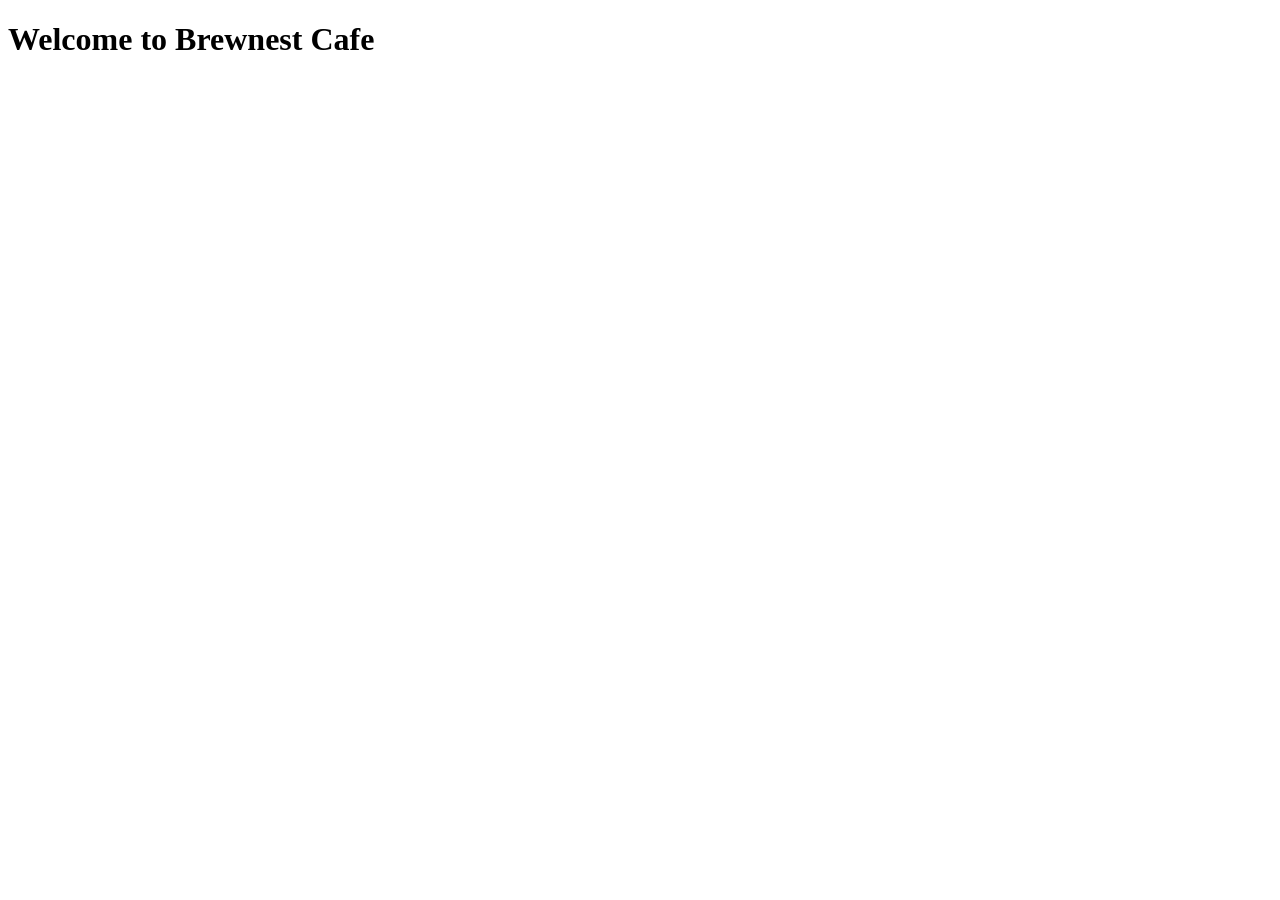
==== pages/index.html @ 3bc999c5 "Renaming files" ====
<!DOCTYPE html>
<html lang="en">
<head>
    <meta charset="UTF-8">
    <meta name="viewport" content="width=device-width, initial-scale=1.0">
    <link rel="stylesheet" href="css/">
    <title>Home</title>
</head>
<body>
    <h1>Welcome to Brewnest Cafe</h1>


</body>
</html>
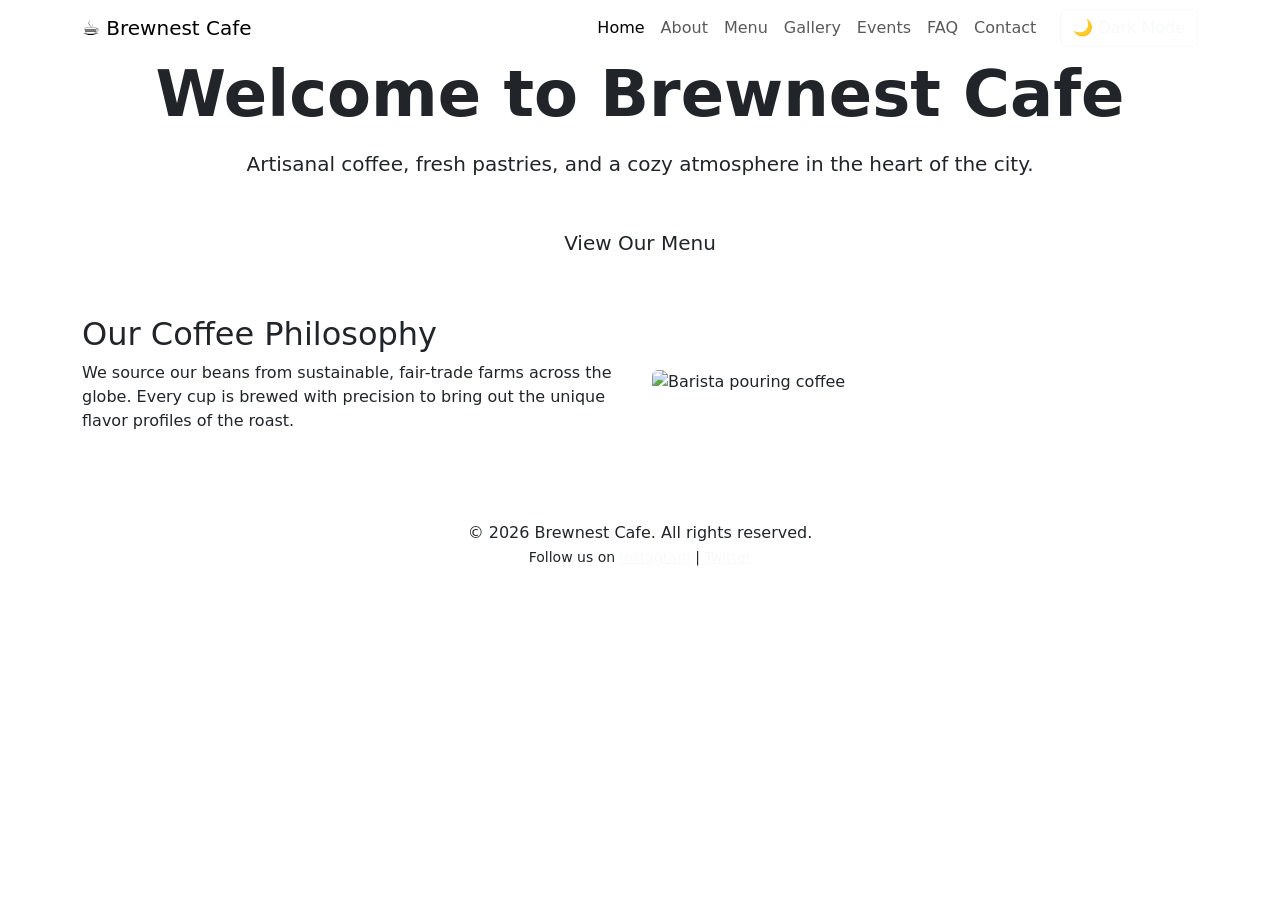
==== commit 5ed9af19: "Home Page Code" ====
--- a/pages/index.html
+++ b/pages/index.html
@@ -3,12 +3,67 @@
 <head>
     <meta charset="UTF-8">
     <meta name="viewport" content="width=device-width, initial-scale=1.0">
-    <link rel="stylesheet" href="css/">
-    <title>Home</title>
+    <title>Brewnest Cafe | Home</title>
+    <!-- Bootstrap 5 CSS -->
+    <link href="https://cdn.jsdelivr.net/npm/bootstrap@5.3.0/dist/css/bootstrap.min.css" rel="stylesheet">
+    <link rel="stylesheet" href="css/style.css">
 </head>
 <body>
-    <h1>Welcome to Brewnest Cafe</h1>
+    <!-- Consistent Navigation -->
+    <nav class="navbar navbar-expand-lg sticky-top">
+        <div class="container">
+            <a class="navbar-brand" href="index.html">☕ Brewnest Cafe</a>
+            <button class="navbar-toggler bg-light" type="button" data-bs-toggle="collapse" data-bs-target="#navbarNav">
+                <span class="navbar-toggler-icon"></span>
+            </button>
+            <div class="collapse navbar-collapse" id="navbarNav">
+                <ul class="navbar-nav ms-auto">
+                    <li class="nav-item"><a class="nav-link active" href="index.html">Home</a></li>
+                    <li class="nav-item"><a class="nav-link" href="about.html">About</a></li>
+                    <li class="nav-item"><a class="nav-link" href="menu.html">Menu</a></li>
+                    <li class="nav-item"><a class="nav-link" href="gallery.html">Gallery</a></li>
+                    <li class="nav-item"><a class="nav-link" href="events.html">Events</a></li>
+                    <li class="nav-item"><a class="nav-link" href="faq.html">FAQ</a></li>
+                    <li class="nav-item"><a class="nav-link" href="contact.html">Contact</a></li>
+                </ul>
+                <button id="theme-toggle" class="btn btn-outline-light ms-3">🌙 Dark Mode</button>
+            </div>
+        </div>
+    </nav>
 
+    <!-- Main Content -->
+    <main>
+        <header class="hero-section text-center">
+            <div class="container">
+                <h1 class="display-3 fw-bold">Welcome to Brewnest Cafe</h1>
+                <p class="lead mt-3">Artisanal coffee, fresh pastries, and a cozy atmosphere in the heart of the city.</p>
+                <a href="menu.html" class="btn btn-custom btn-lg mt-4">View Our Menu</a>
+            </div>
+        </header>
 
+        <section class="container my-5">
+            <div class="row align-items-center">
+                <div class="col-md-6 mb-4 mb-md-0">
+                    <h2>Our Coffee Philosophy</h2>
+                    <p>We source our beans from sustainable, fair-trade farms across the globe. Every cup is brewed with precision to bring out the unique flavor profiles of the roast.</p>
+                </div>
+                <div class="col-md-6">
+                    <img src="https://images.unsplash.com/photo-1511920170033-f8396924c348?ixlib=rb-1.2.1&auto=format&fit=crop&w=800&q=80" class="img-fluid rounded" alt="Barista pouring coffee">
+                </div>
+            </div>
+        </section>
+    </main>
+
+    <!-- Consistent Footer -->
+    <footer class="text-center py-4 mt-auto">
+        <div class="container">
+            <p class="mb-0">&copy; 2026 Brewnest Cafe. All rights reserved.</p>
+            <small>Follow us on <a href="#" class="text-light">Instagram</a> | <a href="#" class="text-light">Twitter</a></small>
+        </div>
+    </footer>
+
+    <!-- Bootstrap & Custom JS -->
+    <script src="https://cdn.jsdelivr.net/npm/bootstrap@5.3.0/dist/js/bootstrap.bundle.min.js"></script>
+    <script src="js/script.js"></script>
 </body>
 </html>
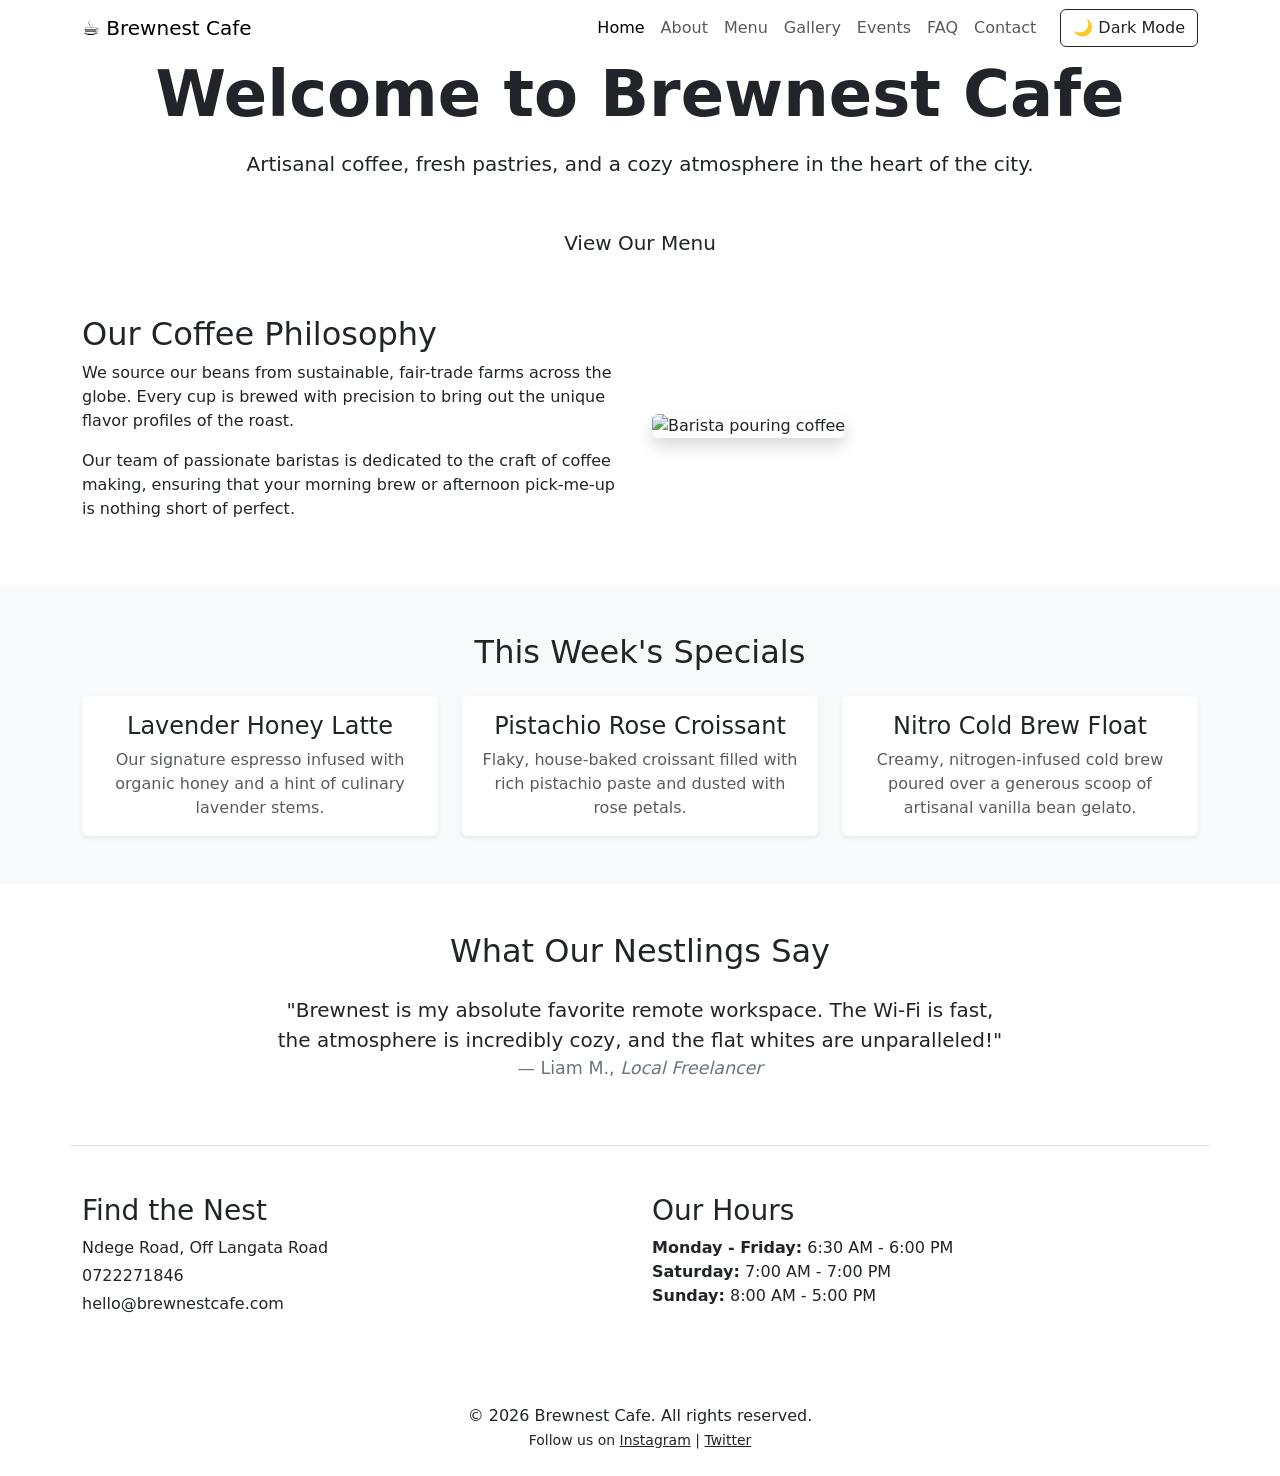
==== commit 35c67ed5: "Addition of information on Home Page" ====
--- a/pages/index.html
+++ b/pages/index.html
@@ -26,13 +26,14 @@
                     <li class="nav-item"><a class="nav-link" href="faq.html">FAQ</a></li>
                     <li class="nav-item"><a class="nav-link" href="contact.html">Contact</a></li>
                 </ul>
-                <button id="theme-toggle" class="btn btn-outline-light ms-3">🌙 Dark Mode</button>
+                <button id="theme-toggle" class="btn btn-outline-dark ms-3">🌙 Dark Mode</button>
             </div>
         </div>
     </nav>
 
     <!-- Main Content -->
     <main>
+        <!-- Hero Section -->
         <header class="hero-section text-center">
             <div class="container">
                 <h1 class="display-3 fw-bold">Welcome to Brewnest Cafe</h1>
@@ -41,14 +42,88 @@
             </div>
         </header>
 
+        <!-- Our Philosophy Section -->
         <section class="container my-5">
             <div class="row align-items-center">
                 <div class="col-md-6 mb-4 mb-md-0">
                     <h2>Our Coffee Philosophy</h2>
                     <p>We source our beans from sustainable, fair-trade farms across the globe. Every cup is brewed with precision to bring out the unique flavor profiles of the roast.</p>
+                    <p>Our team of passionate baristas is dedicated to the craft of coffee making, ensuring that your morning brew or afternoon pick-me-up is nothing short of perfect.</p>
                 </div>
                 <div class="col-md-6">
-                    <img src="https://images.unsplash.com/photo-1511920170033-f8396924c348?ixlib=rb-1.2.1&auto=format&fit=crop&w=800&q=80" class="img-fluid rounded" alt="Barista pouring coffee">
+                    <img src="https://images.unsplash.com/photo-1511920170033-f8396924c348?ixlib=rb-1.2.1&auto=format&fit=crop&w=800&q=80" class="img-fluid rounded shadow" alt="Barista pouring coffee">
+                </div>
+            </div>
+        </section>
+
+        <!-- Weekly Specials Section -->
+        <section class="bg-light py-5">
+            <div class="container">
+                <h2 class="text-center mb-4">This Week's Specials</h2>
+                <div class="row g-4">
+                    <div class="col-md-4">
+                        <div class="card h-100 border-0 shadow-sm">
+                            <div class="card-body text-center">
+                                <h4 class="card-title text-dark">Lavender Honey Latte</h4>
+                                <p class="card-text text-muted">Our signature espresso infused with organic honey and a hint of culinary lavender stems.</p>
+                            </div>
+                        </div>
+                    </div>
+                    <div class="col-md-4">
+                        <div class="card h-100 border-0 shadow-sm">
+                            <div class="card-body text-center">
+                                <h4 class="card-title text-dark">Pistachio Rose Croissant</h4>
+                                <p class="card-text text-muted">Flaky, house-baked croissant filled with rich pistachio paste and dusted with rose petals.</p>
+                            </div>
+                        </div>
+                    </div>
+                    <div class="col-md-4">
+                        <div class="card h-100 border-0 shadow-sm">
+                            <div class="card-body text-center">
+                                <h4 class="card-title text-dark">Nitro Cold Brew Float</h4>
+                                <p class="card-text text-muted">Creamy, nitrogen-infused cold brew poured over a generous scoop of artisanal vanilla bean gelato.</p>
+                            </div>
+                        </div>
+                    </div>
+                </div>
+            </div>
+        </section>
+
+        <!-- Testimonials Section -->
+        <section class="container my-5 text-center">
+            <h2 class="mb-4">What Our Nestlings Say</h2>
+            <div class="row justify-content-center">
+                <div class="col-md-8">
+                    <div id="testimonialCarousel" class="carousel slide" data-bs-ride="carousel">
+                        <div class="carousel-inner">
+                            <div class="carousel-item active">
+                                <blockquote class="blockquote">
+                                    <p class="mb-3">"Brewnest is my absolute favorite remote workspace. The Wi-Fi is fast, the atmosphere is incredibly cozy, and the flat whites are unparalleled!"</p>
+                                    <footer class="blockquote-footer">Liam M., <cite title="Source Title">Local Freelancer</cite></footer>
+                                </blockquote>
+                            </div>
+                        </div>
+                    </div>
+                </div>
+            </div>
+        </section>
+
+        <!-- Hours & Location Section -->
+        <section class="container my-5 border-top pt-5">
+            <div class="row text-center text-md-start g-4">
+                <div class="col-md-6">
+                    <h3>Find the Nest</h3>
+                    <p class="mb-1"> Ndege Road, Off Langata Road</p>
+                    <p class="mb-1"> 0722271846</p>
+                    <p> hello@brewnestcafe.com</p>
+                </div>
+                <div class="col-md-6">
+                    <h3>Our Hours</h3>
+                    <ul class="list-unstyled">
+                        <li><strong>Monday - Friday:</strong> 6:30 AM - 6:00 PM</li>
+                        <li><strong>Saturday:</strong> 7:00 AM - 7:00 PM</li>
+                        <li><strong>Sunday:</strong> 8:00 AM - 5:00 PM</li>
+                    </ul>
                 </div>
             </div>
         </section>
@@ -58,7 +133,7 @@
     <footer class="text-center py-4 mt-auto">
         <div class="container">
             <p class="mb-0">&copy; 2026 Brewnest Cafe. All rights reserved.</p>
-            <small>Follow us on <a href="#" class="text-light">Instagram</a> | <a href="#" class="text-light">Twitter</a></small>
+            <small>Follow us on <a href="#" class="text-dark">Instagram</a> | <a href="#" class="text-dark">Twitter</a></small>
         </div>
     </footer>
 
